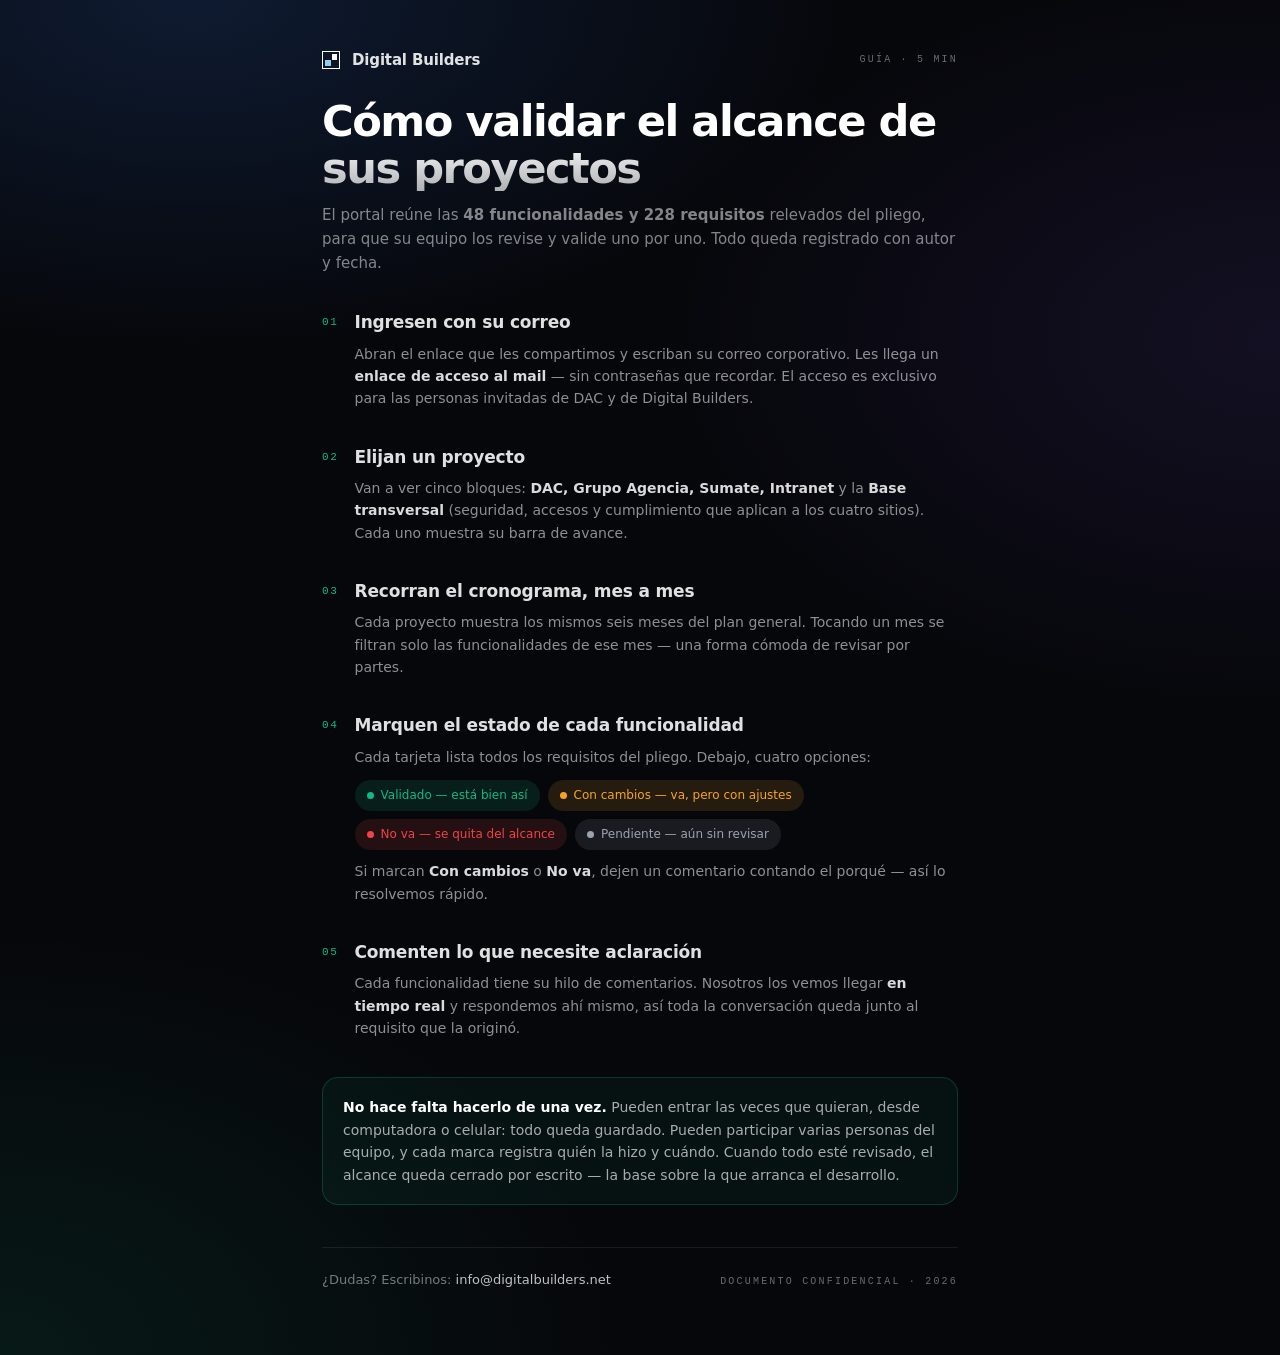
==== public/guia/index.html @ 87ee864f "Guia rapida de validacion para el equipo de DAC Pagina estatica autocontenida en /guia con los cinco" ====
<!doctype html>
<html lang="es">
<head>
<meta charset="utf-8" />
<meta name="viewport" content="width=device-width, initial-scale=1" />
<meta name="robots" content="noindex,nofollow" />
<title>Cómo validar el alcance · Portal DAC</title>
<link rel="icon" type="image/svg+xml" href="data:image/svg+xml,%3Csvg xmlns='http://www.w3.org/2000/svg' viewBox='0 0 64 64'%3E%3Crect width='64' height='64' fill='%2306070B'/%3E%3Crect x='10' y='10' width='44' height='44' fill='none' stroke='white' stroke-width='4'/%3E%3Crect x='34' y='16' width='14' height='14' fill='white'/%3E%3Crect x='16' y='33' width='15' height='15' fill='%238FCCF0'/%3E%3C/svg%3E" />
<style>
  :root{color-scheme:dark}
  *{box-sizing:border-box;margin:0}
  body{background:#06070B;color:rgba(255,255,255,.88);
    font-family:Inter,system-ui,-apple-system,"Segoe UI",sans-serif;
    line-height:1.6;-webkit-font-smoothing:antialiased;
    background-image:
      radial-gradient(80% 40% at 15% 0%,rgba(59,130,246,.16),transparent 65%),
      radial-gradient(70% 40% at 100% 25%,rgba(139,92,246,.10),transparent 70%),
      radial-gradient(70% 45% at 0% 100%,rgba(16,185,129,.10),transparent 70%)}
  .wrap{max-width:680px;margin:0 auto;padding:48px 22px 64px}
  .logo-db{position:relative;display:inline-block;width:1em;height:1em;
    border:.085em solid #fff;flex:none}
  .logo-db::before{content:'';position:absolute;top:12%;right:10%;width:36%;height:36%;background:#fff}
  .logo-db::after{content:'';position:absolute;bottom:10%;left:10%;width:40%;height:40%;background:#8FCCF0}
  .marca{display:flex;align-items:center;gap:12px}
  .marca b{font-size:15px;letter-spacing:-.01em}
  .mono{font-family:"JetBrains Mono",ui-monospace,monospace;font-size:10px;
    letter-spacing:.22em;text-transform:uppercase;color:rgba(255,255,255,.4)}
  h1{margin-top:26px;font-size:clamp(1.9rem,7vw,2.7rem);font-weight:800;
    letter-spacing:-.035em;line-height:1.08;
    background:linear-gradient(180deg,#fff 45%,rgba(255,255,255,.68));
    -webkit-background-clip:text;background-clip:text;color:transparent}
  .sub{margin-top:12px;color:rgba(255,255,255,.5);font-size:15px}
  .paso{margin-top:34px;display:flex;gap:16px}
  .paso>i{font-style:normal;font-family:"JetBrains Mono",monospace;font-size:11px;
    color:#10B981;padding-top:5px;letter-spacing:.15em}
  .paso h2{font-size:17px;font-weight:600;letter-spacing:-.01em}
  .paso p{margin-top:6px;font-size:14px;color:rgba(255,255,255,.55)}
  .paso strong{color:rgba(255,255,255,.85);font-weight:600}
  .estados{margin-top:12px;display:flex;flex-wrap:wrap;gap:8px}
  .chip{display:inline-flex;align-items:center;gap:7px;border-radius:9999px;
    padding:6px 12px;font-size:12px;font-weight:500}
  .chip i{width:7px;height:7px;border-radius:9999px;font-style:normal}
  .nota{margin-top:38px;border:1px solid rgba(16,185,129,.25);
    background:rgba(16,185,129,.06);border-radius:16px;padding:18px 20px;font-size:14px;
    color:rgba(255,255,255,.65)}
  .nota b{color:#fff}
  .pie{margin-top:42px;padding-top:22px;border-top:1px solid rgba(255,255,255,.08);
    display:flex;flex-wrap:wrap;justify-content:space-between;gap:10px;align-items:baseline}
  .pie a{color:rgba(255,255,255,.75);text-decoration:none}
  .pie a:hover{color:#10B981}
  ul{padding-left:18px;margin-top:8px}
  li{font-size:14px;color:rgba(255,255,255,.55);margin-top:4px}
</style>
</head>
<body>
<div class="wrap">
  <div class="marca">
    <span class="logo-db" style="font-size:18px" aria-hidden="true"></span>
    <b>Digital Builders</b>
    <span class="mono" style="margin-left:auto">Guía · 5 min</span>
  </div>

  <h1>Cómo validar el alcance de sus proyectos</h1>
  <p class="sub">
    El portal reúne las <strong>48 funcionalidades y 228 requisitos</strong> relevados del pliego,
    para que su equipo los revise y valide uno por uno. Todo queda registrado con autor y fecha.
  </p>

  <div class="paso">
    <i>01</i>
    <div>
      <h2>Ingresen con su correo</h2>
      <p>Abran el enlace que les compartimos y escriban su correo corporativo. Les llega un
      <strong>enlace de acceso al mail</strong> — sin contraseñas que recordar. El acceso es
      exclusivo para las personas invitadas de DAC y de Digital Builders.</p>
    </div>
  </div>

  <div class="paso">
    <i>02</i>
    <div>
      <h2>Elijan un proyecto</h2>
      <p>Van a ver cinco bloques: <strong>DAC, Grupo Agencia, Sumate, Intranet</strong> y la
      <strong>Base transversal</strong> (seguridad, accesos y cumplimiento que aplican a los
      cuatro sitios). Cada uno muestra su barra de avance.</p>
    </div>
  </div>

  <div class="paso">
    <i>03</i>
    <div>
      <h2>Recorran el cronograma, mes a mes</h2>
      <p>Cada proyecto muestra los mismos seis meses del plan general. Tocando un mes se
      filtran solo las funcionalidades de ese mes — una forma cómoda de revisar por partes.</p>
    </div>
  </div>

  <div class="paso">
    <i>04</i>
    <div>
      <h2>Marquen el estado de cada funcionalidad</h2>
      <p>Cada tarjeta lista todos los requisitos del pliego. Debajo, cuatro opciones:</p>
      <div class="estados">
        <span class="chip" style="color:#10B981;background:rgba(16,185,129,.13)"><i style="background:#10B981"></i>Validado — está bien así</span>
        <span class="chip" style="color:#F5A524;background:rgba(245,165,36,.13)"><i style="background:#F5A524"></i>Con cambios — va, pero con ajustes</span>
        <span class="chip" style="color:#EF4444;background:rgba(239,68,68,.13)"><i style="background:#EF4444"></i>No va — se quita del alcance</span>
        <span class="chip" style="color:#9CA3AF;background:rgba(156,163,175,.13)"><i style="background:#9CA3AF"></i>Pendiente — aún sin revisar</span>
      </div>
      <p style="margin-top:10px">Si marcan <strong>Con cambios</strong> o <strong>No va</strong>,
      dejen un comentario contando el porqué — así lo resolvemos rápido.</p>
    </div>
  </div>

  <div class="paso">
    <i>05</i>
    <div>
      <h2>Comenten lo que necesite aclaración</h2>
      <p>Cada funcionalidad tiene su hilo de comentarios. Nosotros los vemos llegar
      <strong>en tiempo real</strong> y respondemos ahí mismo, así toda la conversación queda
      junto al requisito que la originó.</p>
    </div>
  </div>

  <div class="nota">
    <b>No hace falta hacerlo de una vez.</b> Pueden entrar las veces que quieran, desde
    computadora o celular: todo queda guardado. Pueden participar varias personas del equipo,
    y cada marca registra quién la hizo y cuándo. Cuando todo esté revisado, el alcance queda
    cerrado por escrito — la base sobre la que arranca el desarrollo.
  </div>

  <div class="pie">
    <span style="font-size:13px;color:rgba(255,255,255,.45)">¿Dudas? Escribinos:
      <a href="mailto:info@digitalbuilders.net">info@digitalbuilders.net</a></span>
    <span class="mono">Documento confidencial · 2026</span>
  </div>
</div>
</body>
</html>
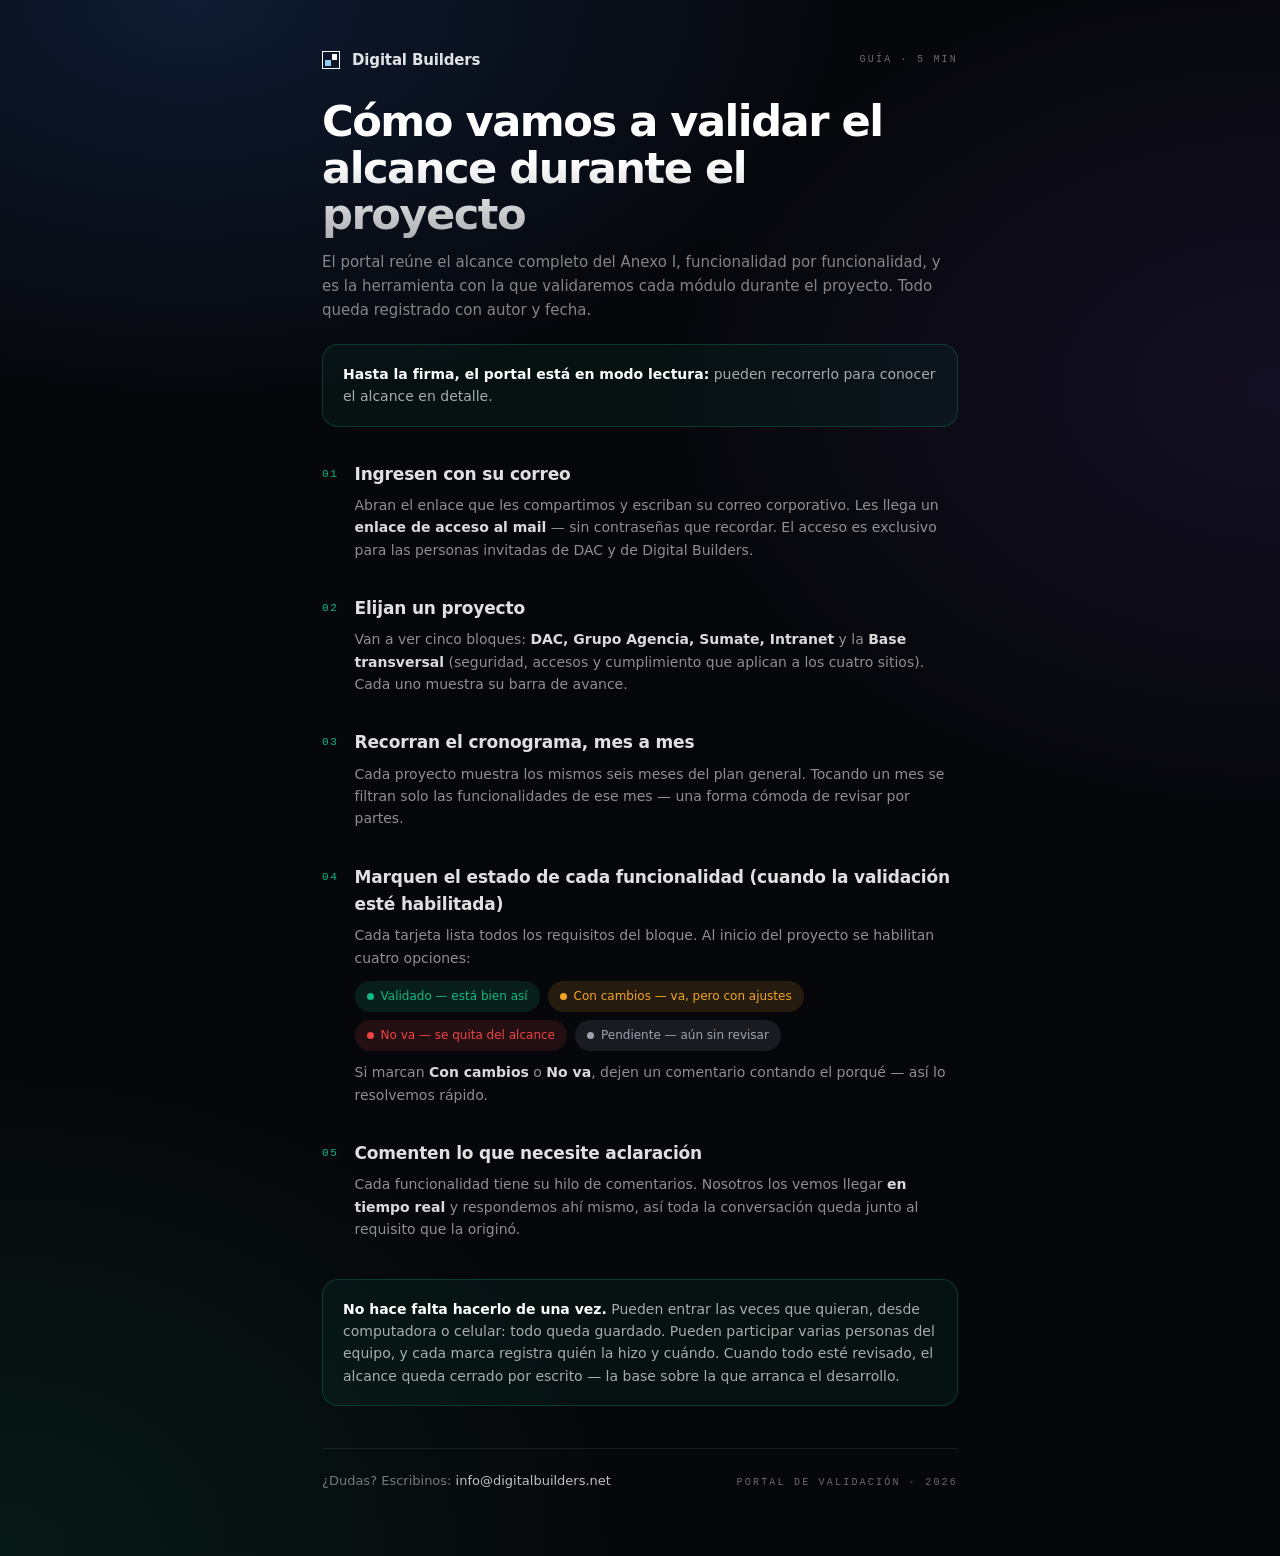
==== commit 3b67ed99: "Guia: validacion durante el proyecto y modo lectura hasta la firma Titulo nuevo, subtitulo sin numer" ====
--- a/public/guia/index.html
+++ b/public/guia/index.html
@@ -4,7 +4,7 @@
 <meta charset="utf-8" />
 <meta name="viewport" content="width=device-width, initial-scale=1" />
 <meta name="robots" content="noindex,nofollow" />
-<title>Cómo validar el alcance · Portal DAC</title>
+<title>Cómo vamos a validar el alcance · Portal DAC</title>
 <link rel="icon" type="image/svg+xml" href="data:image/svg+xml,%3Csvg xmlns='http://www.w3.org/2000/svg' viewBox='0 0 64 64'%3E%3Crect width='64' height='64' fill='%2306070B'/%3E%3Crect x='10' y='10' width='44' height='44' fill='none' stroke='white' stroke-width='4'/%3E%3Crect x='34' y='16' width='14' height='14' fill='white'/%3E%3Crect x='16' y='33' width='15' height='15' fill='%238FCCF0'/%3E%3C/svg%3E" />
 <style>
   :root{color-scheme:dark}
@@ -60,11 +60,17 @@
     <span class="mono" style="margin-left:auto">Guía · 5 min</span>
   </div>
 
-  <h1>Cómo validar el alcance de sus proyectos</h1>
+  <h1>Cómo vamos a validar el alcance durante el proyecto</h1>
   <p class="sub">
-    El portal reúne las <strong>48 funcionalidades y 228 requisitos</strong> relevados del pliego,
-    para que su equipo los revise y valide uno por uno. Todo queda registrado con autor y fecha.
+    El portal reúne el alcance completo del Anexo I, funcionalidad por funcionalidad, y es la
+    herramienta con la que validaremos cada módulo durante el proyecto. Todo queda registrado
+    con autor y fecha.
   </p>
+
+  <div class="nota" style="margin-top:22px">
+    <b>Hasta la firma, el portal está en modo lectura:</b> pueden recorrerlo para conocer el
+    alcance en detalle.
+  </div>
 
   <div class="paso">
     <i>01</i>
@@ -98,8 +104,9 @@
   <div class="paso">
     <i>04</i>
     <div>
-      <h2>Marquen el estado de cada funcionalidad</h2>
-      <p>Cada tarjeta lista todos los requisitos del pliego. Debajo, cuatro opciones:</p>
+      <h2>Marquen el estado de cada funcionalidad (cuando la validación esté habilitada)</h2>
+      <p>Cada tarjeta lista todos los requisitos del bloque. Al inicio del proyecto se habilitan
+      cuatro opciones:</p>
       <div class="estados">
         <span class="chip" style="color:#10B981;background:rgba(16,185,129,.13)"><i style="background:#10B981"></i>Validado — está bien así</span>
         <span class="chip" style="color:#F5A524;background:rgba(245,165,36,.13)"><i style="background:#F5A524"></i>Con cambios — va, pero con ajustes</span>
@@ -131,7 +138,7 @@
   <div class="pie">
     <span style="font-size:13px;color:rgba(255,255,255,.45)">¿Dudas? Escribinos:
       <a href="mailto:info@digitalbuilders.net">info@digitalbuilders.net</a></span>
-    <span class="mono">Documento confidencial · 2026</span>
+    <span class="mono">Portal de validación · 2026</span>
   </div>
 </div>
 </body>
